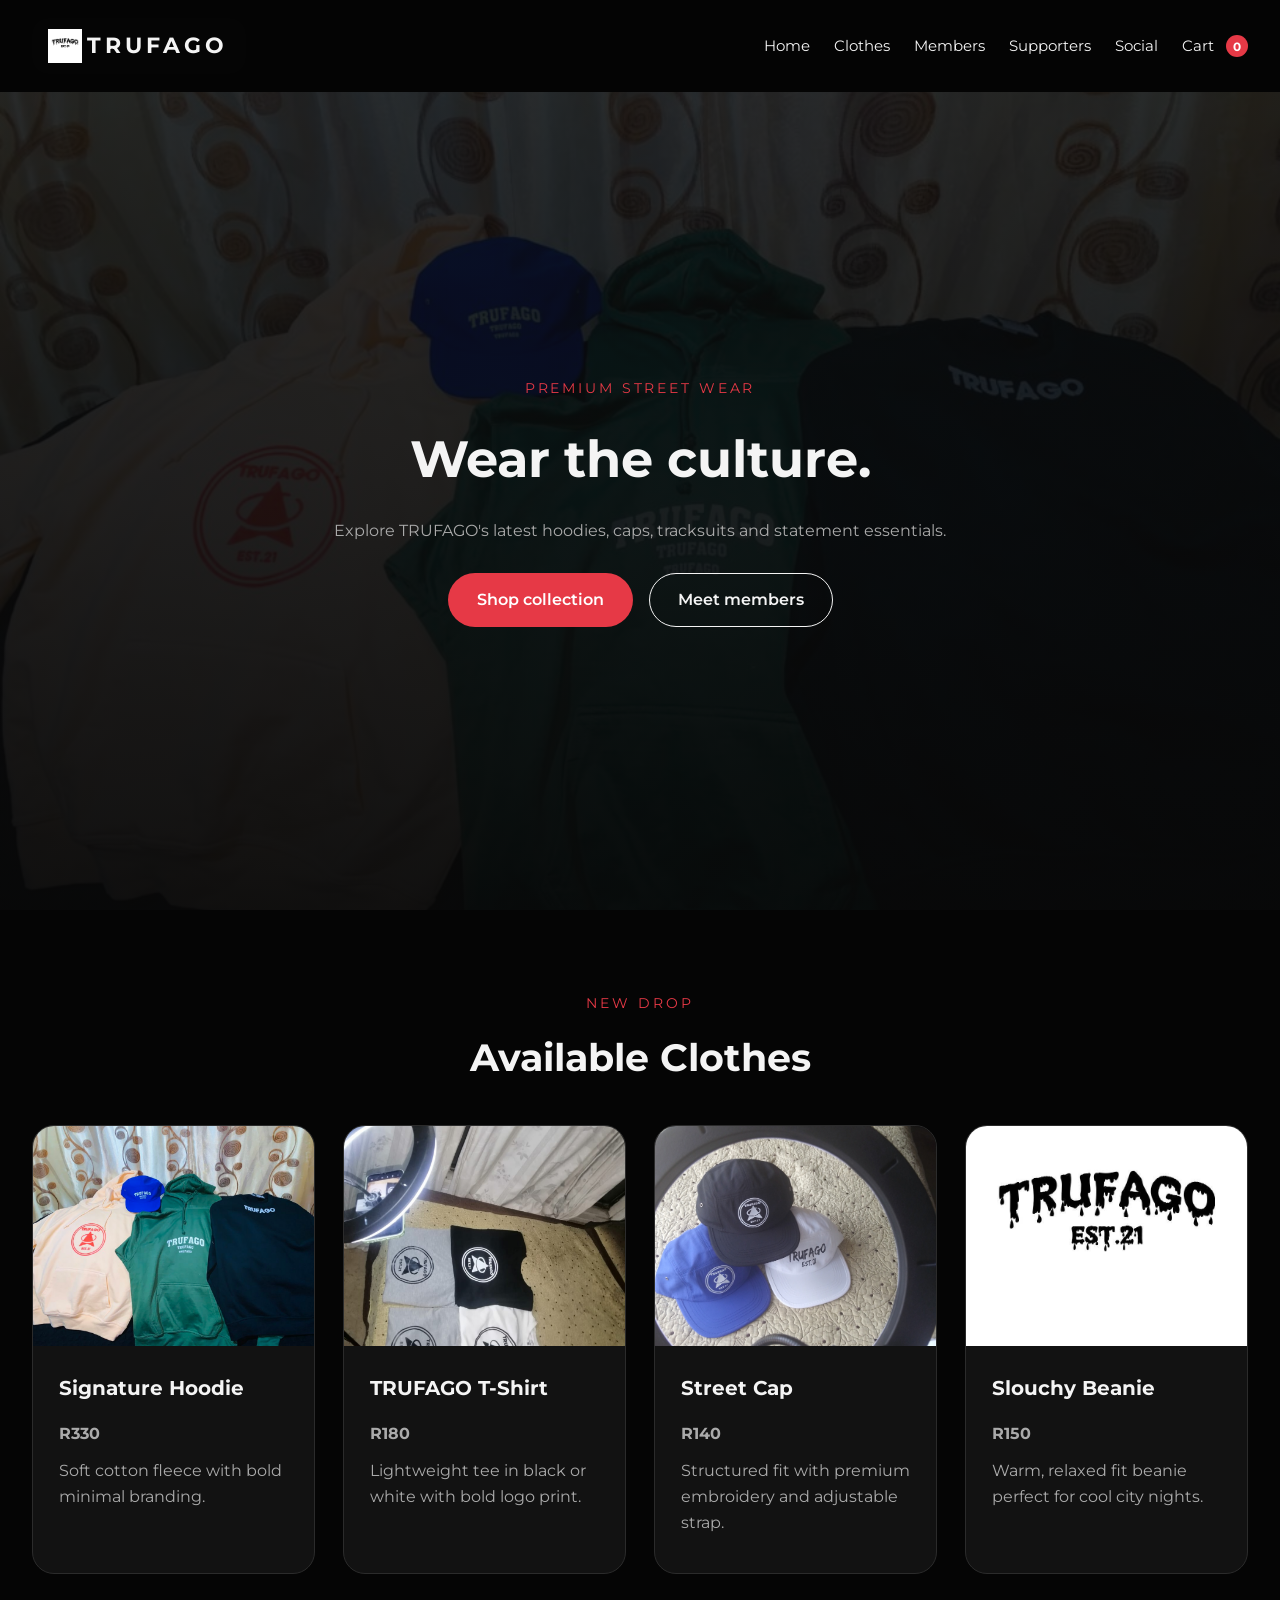
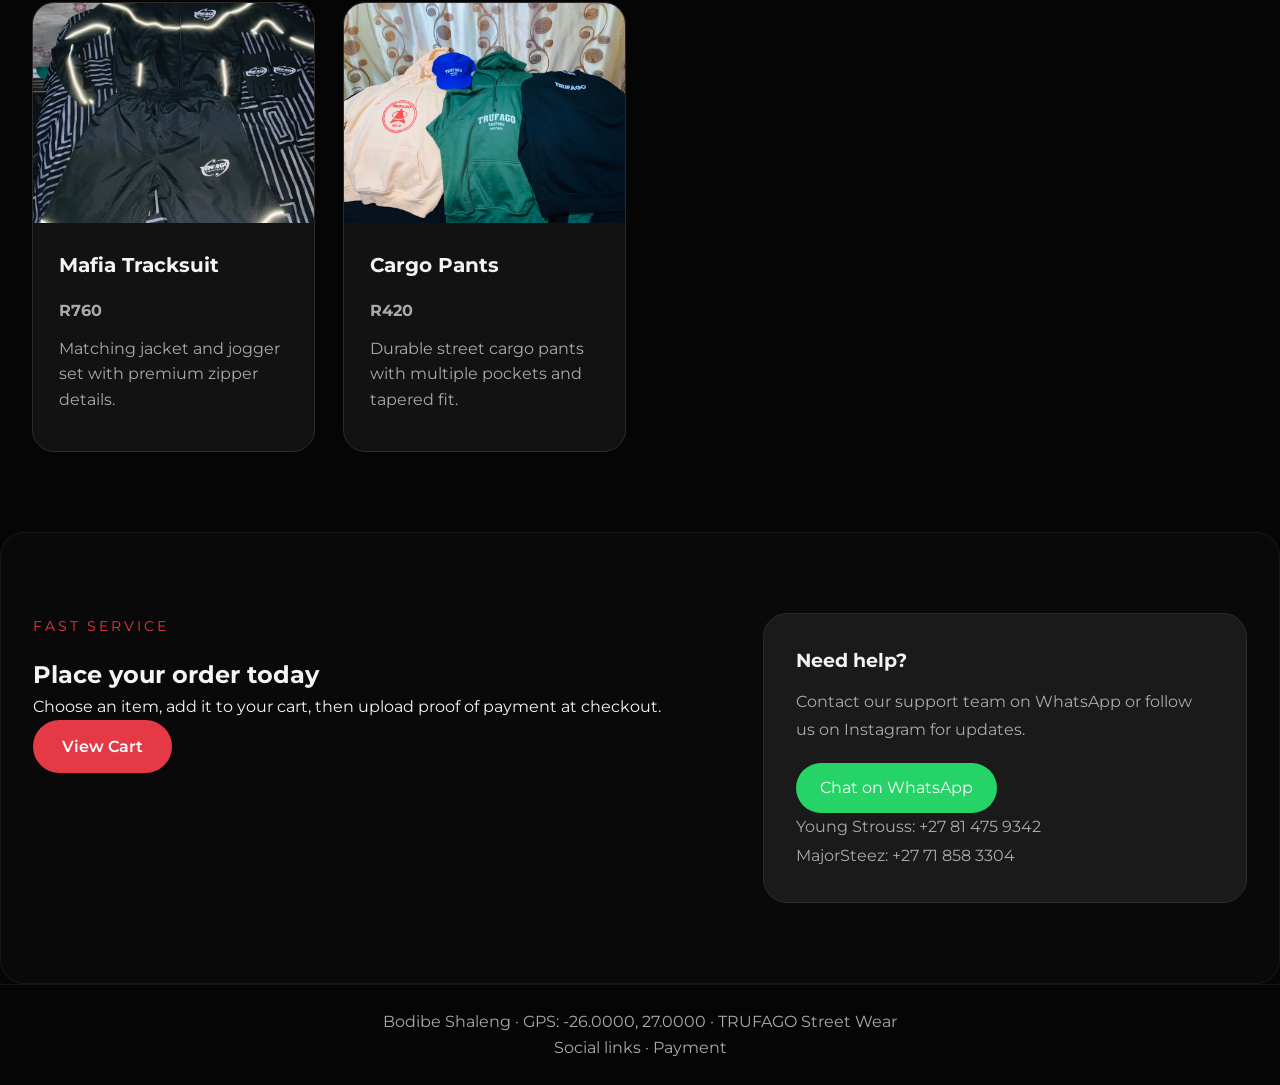
==== index.html @ 8bbb5bfb "first commit" ====
<!DOCTYPE html>
<html lang="en">
<head>
  <meta charset="UTF-8">
  <meta name="viewport" content="width=device-width, initial-scale=1.0">
  <title>TRUFAGO Street Wear</title>
  <link rel="stylesheet" href="insex.css">
  <link href="https://fonts.googleapis.com/css2?family=Montserrat:wght@300;400;500;700&display=swap" rel="stylesheet">
</head>
<body>
  <nav>
    <div class="logo">TRUFAGO</div>
    <button class="nav-toggle" aria-label="Open navigation menu">
      <span></span>
      <span></span>
      <span></span>
    </button>
    <div class="nav-links">
      <a href="index.html">Home</a>
      <a href="clothes.html">Clothes</a>
      <a href="members.html">Members</a>
      <a href="supporters.html">Supporters</a>
      <a href="social.html">Social</a>
      <a href="cart.html" class="cart-link">Cart <span class="cart-count">0</span></a>
    </div>
  </nav>

  <main>
    <section class="hero">
      <div class="hero-copy">
        <span class="eyebrow">Premium street wear</span>
        <h1>Wear the culture.</h1>
        <p>Explore TRUFAGO's latest hoodies, caps, tracksuits and statement essentials.</p>
        <div class="hero-actions">
          <a href="clothes.html" class="btn btn-primary">Shop collection</a>
          <a href="members.html" class="btn btn-secondary">Meet members</a>
        </div>
      </div>
    </section>

    <section class="products" id="products">
      <div class="section-title">
        <span>New Drop</span>
        <h2>Available Clothes</h2>
      </div>

      <div class="grid">
        <a href="product.html?slug=hoodie" class="card card-link">
          <img src="hud1.jpg" alt="Black TRUFAGO hoodie" class="card-img">
          <div class="card-copy">
            <h3>Signature Hoodie</h3>
            <p class="price">R330</p>
            <p>Soft cotton fleece with bold minimal branding.</p>
          </div>
        </a>

        <a href="product.html?slug=tshirt" class="card card-link">
          <img src="T shirt.jpg" alt="TRUFAGO t-shirt" class="card-img">
          <div class="card-copy">
            <h3>TRUFAGO T-Shirt</h3>
            <p class="price">R180</p>
            <p>Lightweight tee in black or white with bold logo print.</p>
          </div>
        </a>

        <a href="product.html?slug=cap" class="card card-link">
          <img src="tru1.jpg" alt="TRUFAGO cap" class="card-img">
          <div class="card-copy">
            <h3>Street Cap</h3>
            <p class="price">R140</p>
            <p>Structured fit with premium embroidery and adjustable strap.</p>
          </div>
        </a>

        <a href="product.html?slug=beanie" class="card card-link">
          <img src="Trufagologo.jpg" alt="TRUFAGO beanie" class="card-img">
          <div class="card-copy">
            <h3>Slouchy Beanie</h3>
            <p class="price">R150</p>
            <p>Warm, relaxed fit beanie perfect for cool city nights.</p>
          </div>
        </a>

        <a href="product.html?slug=tracksuit" class="card card-link">
          <img src="mafia.jpg" alt="Mafia Tracksuit" class="card-img">
          <div class="card-copy">
            <h3>Mafia Tracksuit</h3>
            <p class="price">R760</p>
            <p>Matching jacket and jogger set with premium zipper details.</p>
          </div>
        </a>

        <a href="product.html?slug=cargo" class="card card-link">
          <img src="hud1.jpg" alt="Cargo pants" class="card-img">
          <div class="card-copy">
            <h3>Cargo Pants</h3>
            <p class="price">R420</p>
            <p>Durable street cargo pants with multiple pockets and tapered fit.</p>
          </div>
        </a>
      </div>
    </section>

    <section class="split-section contact-section" id="contact">
      <div>
        <span class="eyebrow">Fast service</span>
        <h2>Place your order today</h2>
        <p>Choose an item, add it to your cart, then upload proof of payment at checkout.</p>
        <a href="cart.html" class="btn btn-primary">View Cart</a>
      </div>

      <div class="contact-card">
        <h3>Need help?</h3>
        <p>Contact our support team on WhatsApp or follow us on Instagram for updates.</p>
        <a class="whatsapp" href="https://wa.me/27814759342">Chat on WhatsApp</a>
        <p class="contact-info">
          Young Strouss: +27 81 475 9342<br>
          MajorSteez: +27 71 858 3304
        </p>
      </div>
    </section>
  </main>

  <footer>
    <p>Bodibe Shaleng · GPS: -26.0000, 27.0000 · TRUFAGO Street Wear</p>
    <p><a href="social.html">Social links</a> · <a href="payment.html">Payment</a></p>
  </footer>

  <script src="script.js"></script>
</body>
</html>
---- insex.css ----
﻿:root {
  --bg: #050505;
  --surface: #121212;
  --surface-strong: #1a1a1a;
  --text: #f4f4f4;
  --muted: #aaaaaa;
  --primary: #e63946;
  --primary-soft: rgba(230, 57, 70, 0.12);
  --border: #2b2b2b;
}

* {
  margin: 0;
  padding: 0;
  box-sizing: border-box;
}

html {
  scroll-behavior: smooth;
}

body {
  background: var(--bg);
  color: var(--text);
  font-family: 'Montserrat', sans-serif;
  line-height: 1.6;
}

img {
  display: block;
  max-width: 100%;
}

a {
  color: inherit;
  text-decoration: none;
}

button,
input,
select,
textarea {
  font: inherit;
}

nav {
  position: sticky;
  top: 0;
  z-index: 20;
  background: rgba(5, 5, 5, 0.96);
  backdrop-filter: blur(12px);
  display: flex;
  align-items: center;
  justify-content: space-between;
  padding: 18px 32px;
}

.logo {
  display: inline-flex;
  align-items: center;
  gap: 12px;
  padding: 10px 18px 10px 55px;
  background: #050505 url('Trufagologo.jpg') 16px center/34px 34px no-repeat;
  border-radius: 16px;
  font-size: 1.4rem;
  font-weight: 700;
  letter-spacing: 0.25rem;
}

.nav-links {
  display: flex;
  align-items: center;
  gap: 24px;
}

.nav-links a {
  font-size: 0.95rem;
  color: var(--text);
  transition: color 0.25s ease;
}

.nav-links a:hover {
  color: var(--primary);
}

.nav-toggle {
  display: none;
  background: none;
  border: none;
  cursor: pointer;
  gap: 6px;
  flex-direction: column;
}

.nav-toggle span {
  width: 26px;
  height: 3px;
  border-radius: 999px;
  background: var(--text);
}

.hero {
  min-height: calc(100vh - 82px);
  display: grid;
  place-items: center;
  padding: 60px 32px;
  background: linear-gradient(180deg, rgba(10, 10, 10, 0.85) 0%, rgba(8, 8, 8, 0.96) 100%),
    url('hud1.jpg') center/cover no-repeat;
}

.hero-copy {
  max-width: 760px;
  text-align: center;
}

.eyebrow {
  display: inline-block;
  margin-bottom: 18px;
  font-size: 0.9rem;
  letter-spacing: 0.2em;
  color: var(--primary);
  text-transform: uppercase;
}

.hero h1 {
  font-size: clamp(2.8rem, 4vw, 5rem);
  margin-bottom: 18px;
}

.hero p {
  max-width: 640px;
  margin: 0 auto 30px;
  color: var(--muted);
}

.hero-actions {
  display: flex;
  flex-wrap: wrap;
  gap: 16px;
  justify-content: center;
}

.btn {
  display: inline-flex;
  align-items: center;
  justify-content: center;
  padding: 13px 28px;
  border-radius: 999px;
  border: 1px solid transparent;
  transition: background 0.25s ease, border-color 0.25s ease, color 0.25s ease;
  font-weight: 600;
}

.btn-primary {
  background: var(--primary);
  color: #fff;
}

.btn-primary:hover {
  background: #d62839;
}

.btn-secondary {
  background: transparent;
  border-color: var(--text);
  color: var(--text);
}

.btn-secondary:hover {
  background: rgba(255, 255, 255, 0.08);
}

.section-title {
  max-width: 760px;
  margin: 0 auto 36px;
  text-align: center;
}

.section-title span {
  color: var(--primary);
  text-transform: uppercase;
  font-size: 0.9rem;
  letter-spacing: 0.2em;
}

.section-title h2 {
  margin-top: 12px;
  font-size: clamp(2rem, 3vw, 3rem);
}

.products,
.split-section,
.auth-page,
.order-page,
.payment-page,
.product-page,
.cart-page,
.members-page,
.supporters-page {
  padding: 80px 32px;
}

.grid {
  display: grid;
  gap: 28px;
  grid-template-columns: repeat(auto-fit, minmax(260px, 1fr));
}

.card {
  background: var(--surface);
  border: 1px solid var(--border);
  border-radius: 22px;
  overflow: hidden;
  transition: transform 0.3s ease, border-color 0.3s ease;
}

.card:hover {
  transform: translateY(-8px);
  border-color: var(--primary);
}

.card-img {
  width: 100%;
  height: 220px;
  object-fit: cover;
}

.card-copy {
  padding: 26px;
}

.card-copy h3 {
  font-size: 1.25rem;
  margin-bottom: 9px;
}

.card-copy p {
  color: var(--muted);
  margin-bottom: 12px;
}

.price {
  display: inline-block;
  margin-top: 8px;
  color: var(--primary);
  font-weight: 700;
}

.card-link {
  display: grid;
  grid-template-rows: auto 1fr;
}

.split-section {
  display: grid;
  grid-template-columns: 1.3fr 0.9fr;
  gap: 32px;
  align-items: start;
}

.contact-section {
  background: rgba(255, 255, 255, 0.02);
  border: 1px solid rgba(255, 255, 255, 0.05);
  border-radius: 24px;
}

.contact-card {
  background: var(--surface-strong);
  border-radius: 24px;
  padding: 32px;
  border: 1px solid var(--border);
}

.contact-card h3 {
  margin-bottom: 12px;
}

.contact-card p,
.contact-info {
  color: var(--muted);
  line-height: 1.8;
}

.whatsapp {
  display: inline-block;
  margin-top: 18px;
  padding: 12px 24px;
  background: #25d366;
  border-radius: 999px;
  color: #fff;
}

footer {
  text-align: center;
  padding: 24px 32px;
  border-top: 1px solid rgba(255, 255, 255, 0.06);
  color: var(--muted);
}

footer span {
  color: var(--primary);
}

.form-card {
  max-width: 560px;
  margin: 0 auto;
  padding: 40px;
  background: var(--surface);
  border: 1px solid var(--border);
  border-radius: 24px;
}

.form-card h2,
.form-card h3 {
  margin-bottom: 18px;
}

.form-group {
  display: grid;
  gap: 14px;
  margin-bottom: 18px;
}

.form-group label {
  font-size: 0.95rem;
  color: var(--text);
}

.form-group input,
.form-group select,
.form-group textarea {
  background: var(--surface-strong);
  border: 1px solid var(--border);
  border-radius: 14px;
  padding: 14px 16px;
  color: var(--text);
}

.form-group textarea {
  resize: vertical;
  min-height: 120px;
}

.form-message {
  display: none;
  margin-bottom: 18px;
  padding: 16px 18px;
  border-radius: 14px;
  font-weight: 600;
}

.form-message.success {
  display: block;
  background: rgba(38, 191, 129, 0.14);
  color: #8ff2b0;
}

.form-message.error {
  display: block;
  background: rgba(230, 57, 70, 0.12);
  color: #ffb3b3;
}

.order-summary,
.payment-summary,
.cart-summary,
.gallery-card,
.product-preview {
  background: rgba(255, 255, 255, 0.03);
  border: 1px solid rgba(255, 255, 255, 0.06);
  border-radius: 18px;
}

.order-summary h3,
.payment-summary h3,
.cart-summary h3 {
  margin-bottom: 16px;
}

.order-summary p,
.payment-summary p,
.cart-summary p {
  color: var(--muted);
  line-height: 1.7;
}

.product-page .product-content {
  display: grid;
  grid-template-columns: 1.1fr 0.9fr;
  gap: 32px;
  align-items: start;
}

.product-preview {
  overflow: hidden;
  border-radius: 26px;
  border: 1px solid var(--border);
}

.product-preview img {
  width: 100%;
  min-height: 420px;
  object-fit: cover;
}

.product-info {
  padding: 28px;
}

.product-info h1 {
  margin-bottom: 14px;
  font-size: clamp(2rem, 3vw, 2.8rem);
}

.product-info .price {
  font-size: 1.6rem;
}

.product-info p {
  color: var(--muted);
}

.product-form {
  margin-top: 30px;
  display: grid;
  gap: 18px;
}

.product-form .form-group {
  margin-bottom: 0;
}

.cart-table {
  width: 100%;
  border-collapse: collapse;
  margin-bottom: 24px;
}

.cart-table th,
.cart-table td {
  padding: 16px;
  border-bottom: 1px solid rgba(255, 255, 255, 0.08);
}

.cart-table th {
  color: var(--muted);
  text-align: left;
}

.cart-table td button {
  background: transparent;
  border: none;
  color: var(--primary);
  cursor: pointer;
  font-weight: 600;
}

.cart-actions {
  display: flex;
  justify-content: space-between;
  align-items: center;
  flex-wrap: wrap;
  gap: 16px;
}

.cart-total {
  color: var(--primary);
  font-weight: 700;
  font-size: 1.2rem;
}

.empty-state {
  padding: 40px;
  background: var(--surface-strong);
  border: 1px solid var(--border);
  border-radius: 24px;
  text-align: center;
}

.gallery-grid {
  display: grid;
  gap: 24px;
  grid-template-columns: repeat(auto-fit, minmax(240px, 1fr));
}

.gallery-card {
  overflow: hidden;
  border-radius: 24px;
  border: 1px solid var(--border);
}

.gallery-card img {
  width: 100%;
  height: 280px;
  object-fit: cover;
}

.gallery-card h3,
.gallery-card p {
  padding: 20px;
}

.cart-link {
  position: relative;
}

.cart-count {
  display: inline-flex;
  min-width: 22px;
  height: 22px;
  align-items: center;
  justify-content: center;
  margin-left: 8px;
  border-radius: 999px;
  background: var(--primary);
  color: #fff;
  font-size: 0.75rem;
  font-weight: 700;
}

/* Mobile responsive styles */
@media (max-width: 900px) {
  nav {
    padding: 16px 24px;
  }

  .nav-toggle {
    display: flex;
  }

  .nav-links {
    position: absolute;
    top: 100%;
    right: 24px;
    left: 24px;
    flex-direction: column;
    align-items: stretch;
    gap: 12px;
    padding: 16px;
    background: rgba(10, 10, 10, 0.98);
    border: 1px solid rgba(255, 255, 255, 0.08);
    border-radius: 18px;
    transform: scaleY(0);
    transform-origin: top;
    opacity: 0;
    visibility: hidden;
    transition: transform 0.25s ease, opacity 0.25s ease;
  }

  .nav-links.open {
    transform: scaleY(1);
    opacity: 1;
    visibility: visible;
  }

  .nav-links a {
    padding: 12px 0;
    border-bottom: 1px solid rgba(255, 255, 255, 0.06);
  }

  .hero {
    padding: 48px 20px;
  }

  .products,
  .split-section,
  .auth-page,
  .order-page,
  .payment-page,
  .product-page,
  .cart-page,
  .members-page,
  .supporters-page {
    padding: 60px 20px;
  }

  .section-title {
    margin-bottom: 28px;
  }

  .split-section {
    grid-template-columns: 1fr;
  }

  .product-page .product-content {
    grid-template-columns: 1fr;
  }

  .product-preview img {
    min-height: 320px;
  }

  .form-card,
  .order-summary,
  .payment-summary,
  .cart-summary,
  .gallery-card,
  .product-preview,
  .contact-card {
    border-radius: 20px;
  }
}

@media (max-width: 640px) {
  nav {
    padding: 14px 18px;
  }

  .logo {
    padding: 10px 16px 10px 48px;
    font-size: 1.15rem;
  }

  .nav-links {
    right: 18px;
    left: 18px;
  }

  .hero {
    padding: 42px 16px;
  }

  .hero-copy h1 {
    font-size: 2.8rem;
  }

  .hero p {
    max-width: 100%;
  }

  .hero-actions {
    flex-direction: column;
  }

  .btn {
    width: 100%;
  }

  .form-card {
    padding: 28px;
  }

  .form-group input,
  .form-group select,
  .form-group textarea {
    padding: 12px 14px;
  }

  .cart-table th,
  .cart-table td {
    padding: 12px 10px;
  }

  .gallery-card img {
    height: 220px;
  }

  footer {
    padding: 20px 18px;
    font-size: 0.95rem;
  }
}

@media (max-width: 840px) {
  .split-section {
    grid-template-columns: 1fr;
  }
}

@media (max-width: 720px) {
  nav {
    padding: 18px 20px;
  }

  .nav-toggle {
    display: flex;
  }

  .nav-links {
    position: absolute;
    top: 74px;
    right: 20px;
    width: calc(100% - 40px);
    flex-direction: column;
    background: rgba(8, 8, 8, 0.98);
    border: 1px solid rgba(255, 255, 255, 0.06);
    border-radius: 16px;
    padding: 16px;
    opacity: 0;
    visibility: hidden;
    transform: translateY(-10px);
    transition: opacity 0.25s ease, transform 0.25s ease, visibility 0.25s ease;
  }

  .nav-links.open {
    opacity: 1;
    visibility: visible;
    transform: translateY(0);
  }

  .nav-links a {
    margin-bottom: 12px;
  }

  .hero {
    padding: 80px 20px;
  }

  .products,
  .split-section,
  .auth-page,
  .order-page,
  .payment-page,
  .product-page,
  .cart-page,
  .members-page,
  .supporters-page {
    padding: 52px 20px;
  }
}
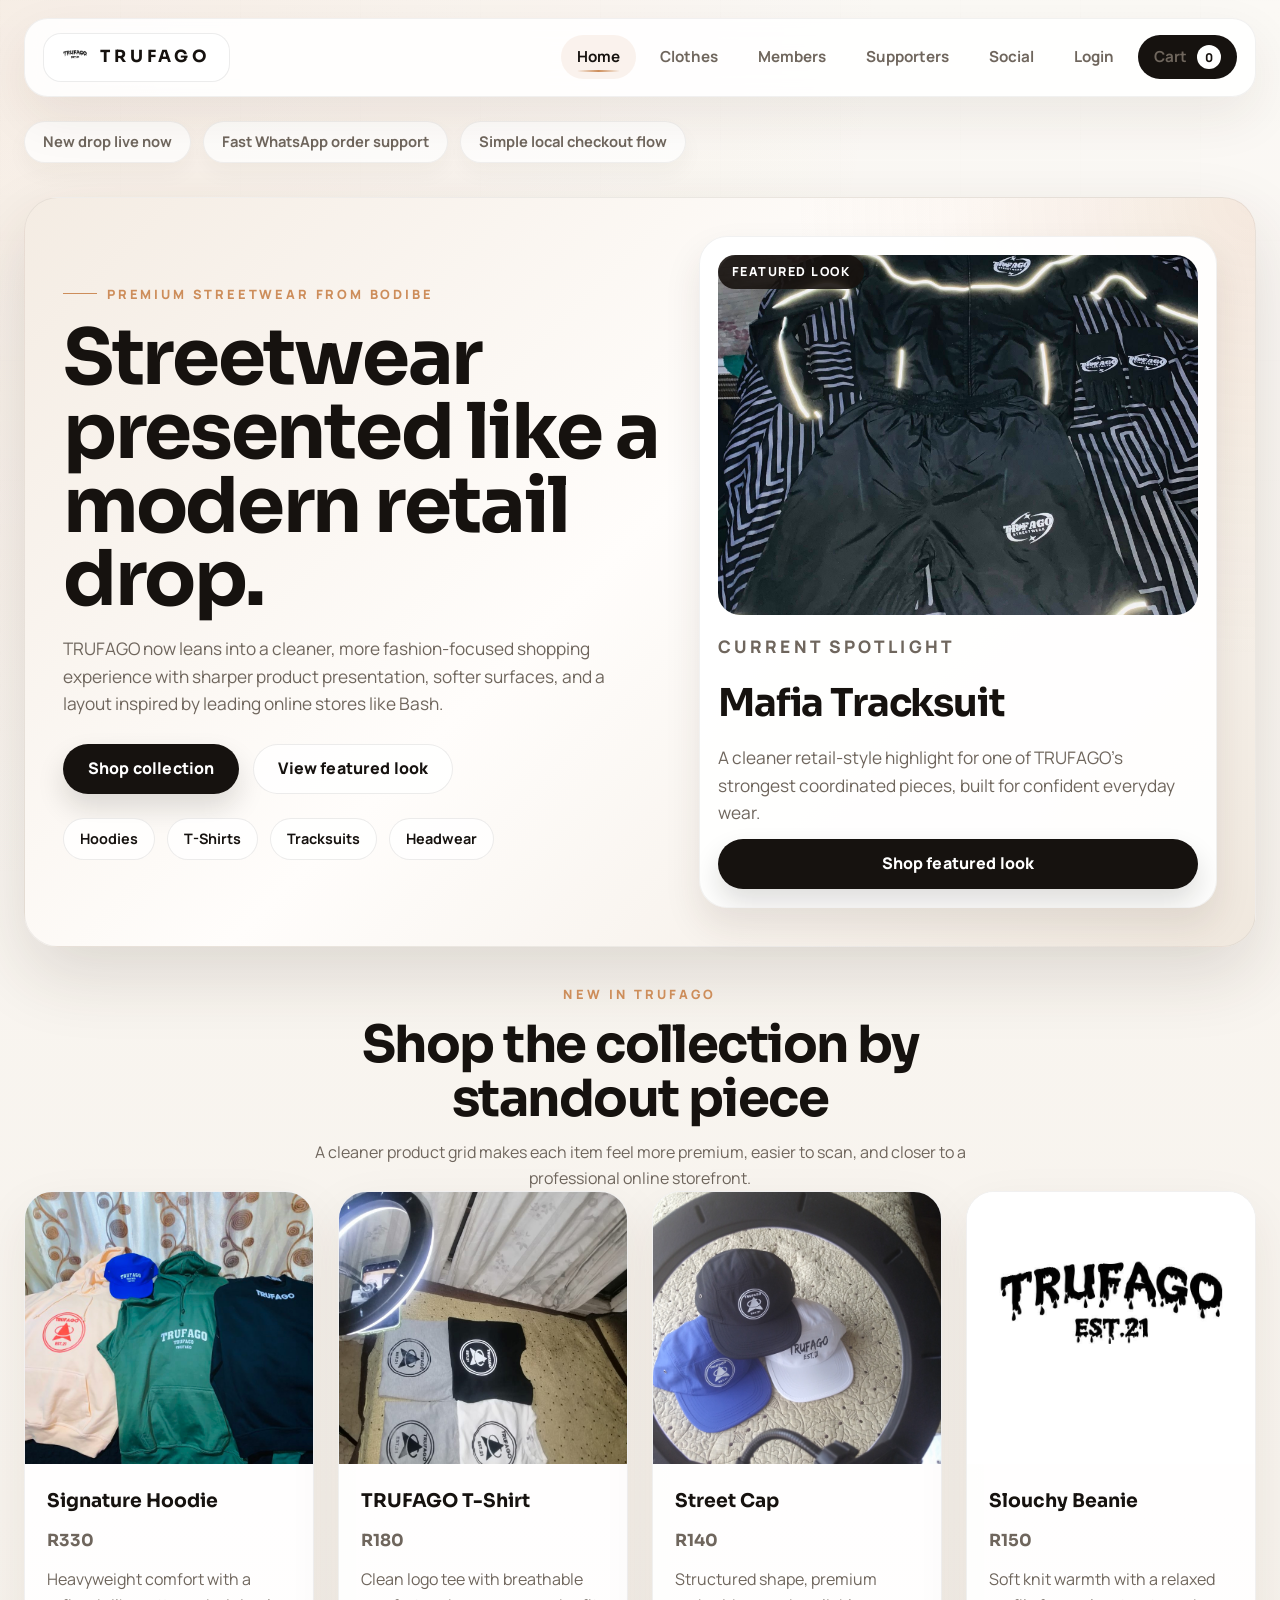
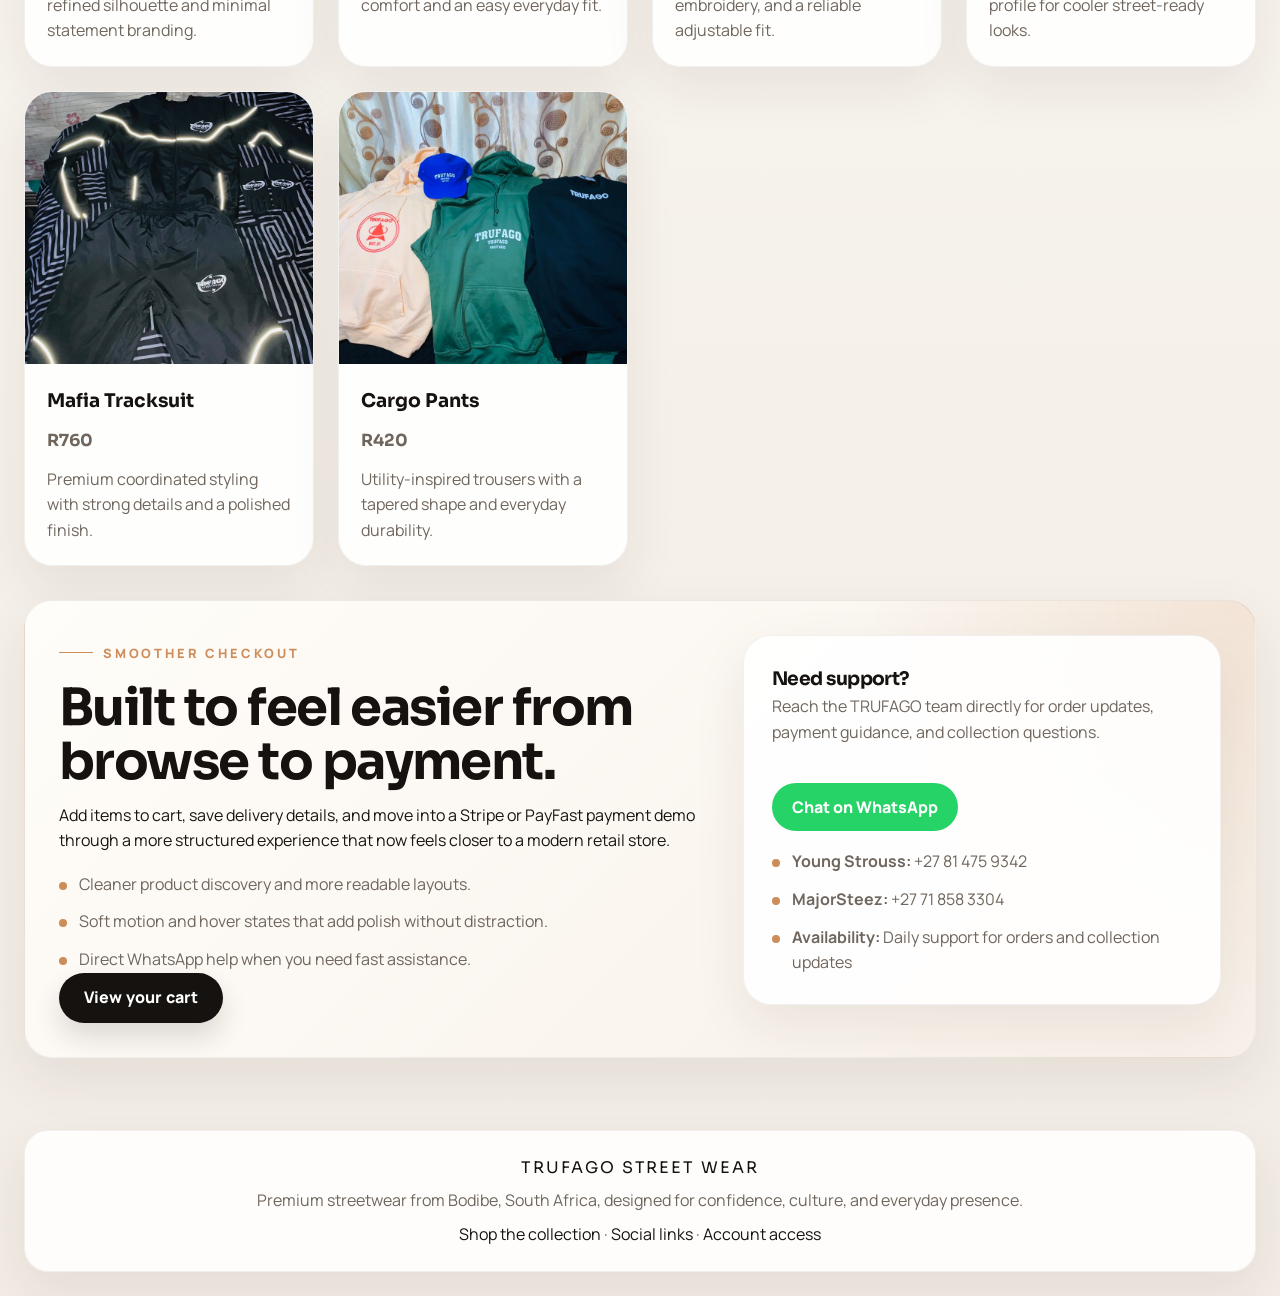
==== commit ed117b6d: "updated website files" ====
--- a/index.html
+++ b/index.html
@@ -5,12 +5,12 @@
   <meta name="viewport" content="width=device-width, initial-scale=1.0">
   <title>TRUFAGO Street Wear</title>
   <link rel="stylesheet" href="insex.css">
-  <link href="https://fonts.googleapis.com/css2?family=Montserrat:wght@300;400;500;700&display=swap" rel="stylesheet">
+  <link href="https://fonts.googleapis.com/css2?family=Manrope:wght@400;500;600;700;800&family=Sora:wght@500;600;700;800&display=swap" rel="stylesheet">
 </head>
 <body>
   <nav>
     <div class="logo">TRUFAGO</div>
-    <button class="nav-toggle" aria-label="Open navigation menu">
+    <button class="nav-toggle" aria-label="Toggle navigation menu">
       <span></span>
       <span></span>
       <span></span>
@@ -21,27 +21,52 @@
       <a href="members.html">Members</a>
       <a href="supporters.html">Supporters</a>
       <a href="social.html">Social</a>
+      <a href="login.html">Login</a>
       <a href="cart.html" class="cart-link">Cart <span class="cart-count">0</span></a>
     </div>
   </nav>
 
-  <main>
+  <main class="home-page">
+    <section class="promo-strip">
+      <span>New drop live now</span>
+      <span>Fast WhatsApp order support</span>
+      <span>Simple local checkout flow</span>
+    </section>
+
     <section class="hero">
       <div class="hero-copy">
-        <span class="eyebrow">Premium street wear</span>
-        <h1>Wear the culture.</h1>
-        <p>Explore TRUFAGO's latest hoodies, caps, tracksuits and statement essentials.</p>
+        <span class="eyebrow">Premium streetwear from Bodibe</span>
+        <h1>Streetwear presented like a modern retail drop.</h1>
+        <p>TRUFAGO now leans into a cleaner, more fashion-focused shopping experience with sharper product presentation, softer surfaces, and a layout inspired by leading online stores like Bash.</p>
         <div class="hero-actions">
           <a href="clothes.html" class="btn btn-primary">Shop collection</a>
-          <a href="members.html" class="btn btn-secondary">Meet members</a>
+          <a href="product.html?slug=tracksuit" class="btn btn-secondary">View featured look</a>
+        </div>
+        <div class="hero-categories">
+          <a href="product.html?slug=hoodie" class="category-pill">Hoodies</a>
+          <a href="product.html?slug=tshirt" class="category-pill">T-Shirts</a>
+          <a href="product.html?slug=tracksuit" class="category-pill">Tracksuits</a>
+          <a href="product.html?slug=cap" class="category-pill">Headwear</a>
         </div>
       </div>
+
+      <aside class="hero-panel">
+        <span class="hero-tag">Featured look</span>
+        <img src="mafia.jpg" alt="Mafia Tracksuit featured product" class="hero-panel-image">
+        <div class="hero-panel-copy">
+          <p class="hero-panel-label">Current spotlight</p>
+          <h2>Mafia Tracksuit</h2>
+          <p>A cleaner retail-style highlight for one of TRUFAGO's strongest coordinated pieces, built for confident everyday wear.</p>
+          <a href="product.html?slug=tracksuit" class="btn btn-primary">Shop featured look</a>
+        </div>
+      </aside>
     </section>
 
     <section class="products" id="products">
       <div class="section-title">
-        <span>New Drop</span>
-        <h2>Available Clothes</h2>
+        <span>New in TRUFAGO</span>
+        <h2>Shop the collection by standout piece</h2>
+        <p class="section-description">A cleaner product grid makes each item feel more premium, easier to scan, and closer to a professional online storefront.</p>
       </div>
 
       <div class="grid">
@@ -50,7 +75,7 @@
           <div class="card-copy">
             <h3>Signature Hoodie</h3>
             <p class="price">R330</p>
-            <p>Soft cotton fleece with bold minimal branding.</p>
+            <p>Heavyweight comfort with a refined silhouette and minimal statement branding.</p>
           </div>
         </a>
 
@@ -59,7 +84,7 @@
           <div class="card-copy">
             <h3>TRUFAGO T-Shirt</h3>
             <p class="price">R180</p>
-            <p>Lightweight tee in black or white with bold logo print.</p>
+            <p>Clean logo tee with breathable comfort and an easy everyday fit.</p>
           </div>
         </a>
 
@@ -68,7 +93,7 @@
           <div class="card-copy">
             <h3>Street Cap</h3>
             <p class="price">R140</p>
-            <p>Structured fit with premium embroidery and adjustable strap.</p>
+            <p>Structured shape, premium embroidery, and a reliable adjustable fit.</p>
           </div>
         </a>
 
@@ -77,7 +102,7 @@
           <div class="card-copy">
             <h3>Slouchy Beanie</h3>
             <p class="price">R150</p>
-            <p>Warm, relaxed fit beanie perfect for cool city nights.</p>
+            <p>Soft knit warmth with a relaxed profile for cooler street-ready looks.</p>
           </div>
         </a>
 
@@ -86,7 +111,7 @@
           <div class="card-copy">
             <h3>Mafia Tracksuit</h3>
             <p class="price">R760</p>
-            <p>Matching jacket and jogger set with premium zipper details.</p>
+            <p>Premium coordinated styling with strong details and a polished finish.</p>
           </div>
         </a>
 
@@ -95,37 +120,44 @@
           <div class="card-copy">
             <h3>Cargo Pants</h3>
             <p class="price">R420</p>
-            <p>Durable street cargo pants with multiple pockets and tapered fit.</p>
+            <p>Utility-inspired trousers with a tapered shape and everyday durability.</p>
           </div>
         </a>
       </div>
     </section>
 
     <section class="split-section contact-section" id="contact">
-      <div>
-        <span class="eyebrow">Fast service</span>
-        <h2>Place your order today</h2>
-        <p>Choose an item, add it to your cart, then upload proof of payment at checkout.</p>
-        <a href="cart.html" class="btn btn-primary">View Cart</a>
+      <div class="contact-content">
+        <span class="eyebrow">Smoother checkout</span>
+        <h2>Built to feel easier from browse to payment.</h2>
+        <p>Add items to cart, save delivery details, and move into a Stripe or PayFast payment demo through a more structured experience that now feels closer to a modern retail store.</p>
+        <ul class="contact-list">
+          <li>Cleaner product discovery and more readable layouts.</li>
+          <li>Soft motion and hover states that add polish without distraction.</li>
+          <li>Direct WhatsApp help when you need fast assistance.</li>
+        </ul>
+        <a href="cart.html" class="btn btn-primary">View your cart</a>
       </div>
 
       <div class="contact-card">
-        <h3>Need help?</h3>
-        <p>Contact our support team on WhatsApp or follow us on Instagram for updates.</p>
-        <a class="whatsapp" href="https://wa.me/27814759342">Chat on WhatsApp</a>
-        <p class="contact-info">
-          Young Strouss: +27 81 475 9342<br>
-          MajorSteez: +27 71 858 3304
-        </p>
+        <h3>Need support?</h3>
+        <p>Reach the TRUFAGO team directly for order updates, payment guidance, and collection questions.</p>
+        <a class="whatsapp" href="https://wa.me/27814759342" target="_blank" rel="noreferrer">Chat on WhatsApp</a>
+        <ul class="detail-list">
+          <li><strong>Young Strouss:</strong> +27 81 475 9342</li>
+          <li><strong>MajorSteez:</strong> +27 71 858 3304</li>
+          <li><strong>Availability:</strong> Daily support for orders and collection updates</li>
+        </ul>
       </div>
     </section>
   </main>
 
   <footer>
-    <p>Bodibe Shaleng · GPS: -26.0000, 27.0000 · TRUFAGO Street Wear</p>
-    <p><a href="social.html">Social links</a> · <a href="payment.html">Payment</a></p>
+    <p class="footer-title">TRUFAGO Street Wear</p>
+    <p>Premium streetwear from Bodibe, South Africa, designed for confidence, culture, and everyday presence.</p>
+    <p><a href="clothes.html">Shop the collection</a> &middot; <a href="social.html">Social links</a> &middot; <a href="login.html">Account access</a></p>
   </footer>
 
   <script src="script.js"></script>
 </body>
-</html>+</html>
--- a/insex.css
+++ b/insex.css
@@ -1,12 +1,22 @@
-﻿:root {
-  --bg: #050505;
-  --surface: #121212;
-  --surface-strong: #1a1a1a;
-  --text: #f4f4f4;
-  --muted: #aaaaaa;
-  --primary: #e63946;
-  --primary-soft: rgba(230, 57, 70, 0.12);
-  --border: #2b2b2b;
+:root {
+  --font-display: "Sora", sans-serif;
+  --font-body: "Manrope", sans-serif;
+  --bg: #f7f3ed;
+  --bg-alt: #fffdf9;
+  --surface: #ffffff;
+  --surface-soft: #f1e8de;
+  --surface-strong: #fcfaf6;
+  --text: #181511;
+  --muted: #6f665d;
+  --accent: #16120f;
+  --accent-strong: #33261c;
+  --accent-soft: #efe4d7;
+  --accent-warm: #cd8d5a;
+  --success: #2e8b57;
+  --danger: #c75b5b;
+  --border: rgba(24, 21, 17, 0.08);
+  --shadow: 0 20px 52px rgba(58, 41, 28, 0.08);
+  --shadow-strong: 0 28px 70px rgba(58, 41, 28, 0.14);
 }
 
 * {
@@ -20,10 +30,45 @@
 }
 
 body {
-  background: var(--bg);
+  min-height: 100vh;
+  background:
+    radial-gradient(circle at top left, rgba(205, 141, 90, 0.12), transparent 28%),
+    linear-gradient(180deg, #fbf8f4 0%, #f7f3ed 52%, #f2ece5 100%);
   color: var(--text);
-  font-family: 'Montserrat', sans-serif;
+  font-family: var(--font-body);
   line-height: 1.6;
+}
+
+body.modal-open {
+  overflow: hidden;
+}
+
+body::before {
+  content: "";
+  position: fixed;
+  inset: 0;
+  pointer-events: none;
+  background:
+    linear-gradient(rgba(255, 255, 255, 0.32), rgba(255, 255, 255, 0.32)),
+    linear-gradient(90deg, rgba(24, 21, 17, 0.018) 1px, transparent 1px),
+    linear-gradient(rgba(24, 21, 17, 0.018) 1px, transparent 1px);
+  background-size: auto, 120px 120px, 120px 120px;
+  opacity: 0.55;
+  mask-image: linear-gradient(180deg, rgba(0, 0, 0, 0.85), transparent 88%);
+}
+
+main,
+nav,
+footer {
+  width: min(1240px, calc(100% - 48px));
+}
+
+main {
+  position: relative;
+  z-index: 1;
+  display: grid;
+  gap: 34px;
+  margin: 24px auto 72px;
 }
 
 img {
@@ -43,653 +88,1282 @@
   font: inherit;
 }
 
+button {
+  cursor: pointer;
+}
+
+::selection {
+  background: var(--accent-soft);
+  color: var(--text);
+}
+
+:focus-visible {
+  outline: 2px solid rgba(205, 141, 90, 0.6);
+  outline-offset: 3px;
+}
+
 nav {
   position: sticky;
-  top: 0;
-  z-index: 20;
-  background: rgba(5, 5, 5, 0.96);
-  backdrop-filter: blur(12px);
+  top: 16px;
+  z-index: 30;
   display: flex;
   align-items: center;
   justify-content: space-between;
-  padding: 18px 32px;
+  gap: 22px;
+  margin: 18px auto 0;
+  padding: 14px 18px;
+  background: rgba(255, 255, 255, 0.88);
+  border: 1px solid rgba(24, 21, 17, 0.06);
+  border-radius: 24px;
+  backdrop-filter: blur(16px);
+  box-shadow: var(--shadow);
+  animation: fadeDown 0.72s ease both;
 }
 
 .logo {
   display: inline-flex;
   align-items: center;
   gap: 12px;
-  padding: 10px 18px 10px 55px;
-  background: #050505 url('Trufagologo.jpg') 16px center/34px 34px no-repeat;
-  border-radius: 16px;
-  font-size: 1.4rem;
+  padding: 10px 18px 10px 56px;
+  background: #ffffff url("Trufagologo.jpg") 16px center/30px 30px no-repeat;
+  border: 1px solid rgba(24, 21, 17, 0.08);
+  border-radius: 18px;
+  color: var(--accent);
+  font-family: var(--font-display);
+  font-size: 1.05rem;
   font-weight: 700;
-  letter-spacing: 0.25rem;
+  letter-spacing: 0.24rem;
+  text-transform: uppercase;
 }
 
 .nav-links {
   display: flex;
   align-items: center;
-  gap: 24px;
+  gap: 8px;
 }
 
 .nav-links a {
+  position: relative;
+  display: inline-flex;
+  align-items: center;
+  justify-content: center;
+  min-height: 44px;
+  padding: 0 16px;
+  border-radius: 999px;
+  color: var(--muted);
   font-size: 0.95rem;
-  color: var(--text);
-  transition: color 0.25s ease;
-}
-
-.nav-links a:hover {
-  color: var(--primary);
+  font-weight: 700;
+  transition:
+    color 0.22s ease,
+    background 0.22s ease,
+    transform 0.22s ease;
+}
+
+.nav-links a:hover,
+.nav-links a[aria-current="page"] {
+  color: var(--accent);
+  background: rgba(205, 141, 90, 0.1);
+}
+
+.nav-links a[aria-current="page"]::after {
+  content: "";
+  position: absolute;
+  left: 16px;
+  right: 16px;
+  bottom: 7px;
+  height: 2px;
+  border-radius: 999px;
+  background: linear-gradient(90deg, transparent, var(--accent-warm), transparent);
+}
+
+.cart-link {
+  background: var(--accent);
+  color: #fff;
+}
+
+.cart-link:hover,
+.cart-link[aria-current="page"] {
+  color: #fff;
+  background: var(--accent-strong);
+}
+
+.cart-count {
+  display: inline-flex;
+  min-width: 24px;
+  height: 24px;
+  align-items: center;
+  justify-content: center;
+  margin-left: 10px;
+  border-radius: 999px;
+  background: #fff;
+  color: var(--accent);
+  font-size: 0.76rem;
+  font-weight: 800;
 }
 
 .nav-toggle {
   display: none;
-  background: none;
-  border: none;
-  cursor: pointer;
-  gap: 6px;
+  width: 46px;
+  height: 46px;
+  align-items: center;
+  justify-content: center;
   flex-direction: column;
+  gap: 5px;
+  background: #fff;
+  border: 1px solid rgba(24, 21, 17, 0.08);
+  border-radius: 14px;
 }
 
 .nav-toggle span {
-  width: 26px;
-  height: 3px;
+  width: 22px;
+  height: 2px;
   border-radius: 999px;
-  background: var(--text);
+  background: var(--accent);
+  transition: transform 0.22s ease, opacity 0.22s ease;
+}
+
+.nav-toggle[aria-expanded="true"] span:nth-child(1) {
+  transform: translateY(7px) rotate(45deg);
+}
+
+.nav-toggle[aria-expanded="true"] span:nth-child(2) {
+  opacity: 0;
+}
+
+.nav-toggle[aria-expanded="true"] span:nth-child(3) {
+  transform: translateY(-7px) rotate(-45deg);
+}
+
+.promo-strip {
+  display: flex;
+  flex-wrap: wrap;
+  gap: 12px;
+  animation: fadeUp 0.78s ease 0.08s both;
+}
+
+.promo-strip span {
+  display: inline-flex;
+  align-items: center;
+  justify-content: center;
+  min-height: 42px;
+  padding: 0 18px;
+  background: rgba(255, 255, 255, 0.74);
+  border: 1px solid rgba(24, 21, 17, 0.06);
+  border-radius: 999px;
+  color: var(--muted);
+  font-size: 0.92rem;
+  font-weight: 700;
+  box-shadow: 0 10px 22px rgba(58, 41, 28, 0.04);
 }
 
 .hero {
-  min-height: calc(100vh - 82px);
-  display: grid;
-  place-items: center;
-  padding: 60px 32px;
-  background: linear-gradient(180deg, rgba(10, 10, 10, 0.85) 0%, rgba(8, 8, 8, 0.96) 100%),
-    url('hud1.jpg') center/cover no-repeat;
+  display: grid;
+  grid-template-columns: minmax(0, 1.08fr) minmax(320px, 0.92fr);
+  gap: 28px;
+  align-items: stretch;
+  padding: clamp(26px, 4vw, 38px);
+  border: 1px solid rgba(24, 21, 17, 0.06);
+  border-radius: 34px;
+  background:
+    radial-gradient(circle at top right, rgba(205, 141, 90, 0.14), transparent 32%),
+    linear-gradient(135deg, #f4ece3 0%, #fffdfb 48%, #f0e8de 100%);
+  box-shadow: var(--shadow-strong);
 }
 
 .hero-copy {
-  max-width: 760px;
-  text-align: center;
+  display: flex;
+  flex-direction: column;
+  justify-content: center;
+  max-width: 650px;
+  animation: fadeUp 0.82s ease 0.16s both;
 }
 
 .eyebrow {
-  display: inline-block;
+  display: inline-flex;
+  align-items: center;
+  gap: 10px;
   margin-bottom: 18px;
-  font-size: 0.9rem;
-  letter-spacing: 0.2em;
-  color: var(--primary);
+  color: var(--accent-warm);
+  font-size: 0.8rem;
+  font-weight: 800;
+  letter-spacing: 0.22em;
   text-transform: uppercase;
 }
 
+.eyebrow::before {
+  content: "";
+  width: 34px;
+  height: 1px;
+  background: currentColor;
+}
+
+.hero h1,
+.section-title h2,
+.contact-content h2,
+.product-info h1,
+.form-card h2,
+.form-card h3,
+.contact-card h3,
+.order-summary h3,
+.payment-summary h3,
+.cart-summary h3,
+.gallery-card h3,
+.hero-panel-copy h2 {
+  color: var(--accent);
+  font-family: var(--font-display);
+  letter-spacing: -0.03em;
+}
+
 .hero h1 {
-  font-size: clamp(2.8rem, 4vw, 5rem);
+  max-width: 620px;
   margin-bottom: 18px;
+  font-size: clamp(3rem, 6vw, 5.4rem);
+  line-height: 0.96;
 }
 
 .hero p {
-  max-width: 640px;
-  margin: 0 auto 30px;
+  max-width: 560px;
+  margin-bottom: 26px;
   color: var(--muted);
+  font-size: 1.08rem;
 }
 
 .hero-actions {
   display: flex;
   flex-wrap: wrap;
-  gap: 16px;
+  gap: 14px;
+  margin-bottom: 24px;
+}
+
+.hero-categories,
+.collection-toolbar,
+.product-assurance {
+  display: flex;
+  flex-wrap: wrap;
+  gap: 12px;
+}
+
+.category-pill,
+.assurance-pill {
+  display: inline-flex;
+  align-items: center;
   justify-content: center;
+  min-height: 42px;
+  padding: 0 16px;
+  background: rgba(255, 255, 255, 0.78);
+  border: 1px solid rgba(24, 21, 17, 0.08);
+  border-radius: 999px;
+  color: var(--accent);
+  font-size: 0.9rem;
+  font-weight: 700;
+  transition:
+    transform 0.22s ease,
+    background 0.22s ease,
+    border-color 0.22s ease;
+}
+
+.category-pill:hover,
+.assurance-pill:hover {
+  transform: translateY(-2px);
+  background: #fff;
+  border-color: rgba(205, 141, 90, 0.26);
+}
+
+.hero-panel {
+  position: relative;
+  overflow: hidden;
+  display: grid;
+  gap: 18px;
+  padding: 18px;
+  border: 1px solid rgba(24, 21, 17, 0.06);
+  border-radius: 28px;
+  background: rgba(255, 255, 255, 0.92);
+  box-shadow: 0 18px 36px rgba(58, 41, 28, 0.1);
+  animation: fadeScale 0.9s ease 0.26s both;
+}
+
+.hero-panel::before {
+  content: "";
+  position: absolute;
+  inset: 0;
+  background: linear-gradient(110deg, transparent 0%, rgba(255, 255, 255, 0.5) 48%, transparent 100%);
+  transform: translateX(-140%);
+  animation: shimmer 5.4s ease-in-out 1.8s infinite;
+  pointer-events: none;
+}
+
+.hero-tag {
+  position: absolute;
+  top: 18px;
+  left: 18px;
+  z-index: 1;
+  display: inline-flex;
+  align-items: center;
+  min-height: 34px;
+  padding: 0 14px;
+  border-radius: 999px;
+  background: rgba(24, 18, 15, 0.9);
+  color: #fff;
+  font-size: 0.78rem;
+  font-weight: 800;
+  letter-spacing: 0.12em;
+  text-transform: uppercase;
+}
+
+.hero-panel-image {
+  width: 100%;
+  height: 360px;
+  border-radius: 22px;
+  object-fit: cover;
+}
+
+.hero-panel-copy {
+  display: grid;
+  gap: 10px;
+}
+
+.hero-panel-label {
+  color: var(--accent-warm);
+  font-size: 0.78rem;
+  font-weight: 800;
+  letter-spacing: 0.18em;
+  text-transform: uppercase;
+}
+
+.hero-panel-copy h2 {
+  font-size: clamp(1.8rem, 3vw, 2.5rem);
+}
+
+.hero-panel-copy p {
+  color: var(--muted);
+  margin-bottom: 2px;
 }
 
 .btn {
   display: inline-flex;
   align-items: center;
   justify-content: center;
-  padding: 13px 28px;
+  min-height: 50px;
+  padding: 0 24px;
+  border: 1px solid transparent;
   border-radius: 999px;
-  border: 1px solid transparent;
-  transition: background 0.25s ease, border-color 0.25s ease, color 0.25s ease;
-  font-weight: 600;
+  font-weight: 800;
+  letter-spacing: 0.01em;
+  transition:
+    transform 0.2s ease,
+    background 0.2s ease,
+    border-color 0.2s ease,
+    color 0.2s ease,
+    box-shadow 0.2s ease;
+}
+
+.btn:hover {
+  transform: translateY(-2px);
 }
 
 .btn-primary {
-  background: var(--primary);
+  background: var(--accent);
   color: #fff;
+  box-shadow: 0 14px 28px rgba(24, 18, 15, 0.14);
 }
 
 .btn-primary:hover {
-  background: #d62839;
+  background: var(--accent-strong);
 }
 
 .btn-secondary {
-  background: transparent;
-  border-color: var(--text);
-  color: var(--text);
+  background: rgba(255, 255, 255, 0.76);
+  border-color: rgba(24, 21, 17, 0.08);
+  color: var(--accent);
 }
 
 .btn-secondary:hover {
-  background: rgba(255, 255, 255, 0.08);
-}
-
-.section-title {
-  max-width: 760px;
-  margin: 0 auto 36px;
-  text-align: center;
-}
-
-.section-title span {
-  color: var(--primary);
-  text-transform: uppercase;
-  font-size: 0.9rem;
-  letter-spacing: 0.2em;
-}
-
-.section-title h2 {
-  margin-top: 12px;
-  font-size: clamp(2rem, 3vw, 3rem);
+  background: #fff;
 }
 
 .products,
-.split-section,
+.clothes-page,
 .auth-page,
 .order-page,
 .payment-page,
 .product-page,
 .cart-page,
 .members-page,
-.supporters-page {
-  padding: 80px 32px;
-}
-
-.grid {
-  display: grid;
-  gap: 28px;
-  grid-template-columns: repeat(auto-fit, minmax(260px, 1fr));
+.supporters-page,
+.social-page {
+  padding: 0;
+}
+
+.section-title {
+  max-width: 760px;
+  margin: 0 auto;
+  text-align: center;
+  animation: fadeUp 0.78s ease 0.16s both;
+}
+
+.section-title span {
+  color: var(--accent-warm);
+  font-size: 0.8rem;
+  font-weight: 800;
+  letter-spacing: 0.24em;
+  text-transform: uppercase;
+}
+
+.section-title h2 {
+  margin-top: 12px;
+  font-size: clamp(2.2rem, 4vw, 3.8rem);
+  line-height: 1.05;
+}
+
+.section-description,
+.section-title p {
+  max-width: 700px;
+  margin: 14px auto 0;
+  color: var(--muted);
+  font-size: 1rem;
+}
+
+.collection-toolbar {
+  justify-content: center;
+  margin-top: -6px;
+  animation: fadeUp 0.78s ease 0.24s both;
+}
+
+.grid,
+.gallery-grid {
+  display: grid;
+  gap: 24px;
+  grid-template-columns: repeat(auto-fit, minmax(240px, 1fr));
+}
+
+.card,
+.gallery-card,
+.form-card,
+.order-summary,
+.payment-summary,
+.cart-summary,
+.contact-card,
+.privacy-card,
+.product-preview,
+.product-info,
+.contact-section {
+  border: 1px solid rgba(24, 21, 17, 0.06);
+  border-radius: 28px;
+  background: rgba(255, 255, 255, 0.9);
+  box-shadow: var(--shadow);
 }
 
 .card {
-  background: var(--surface);
-  border: 1px solid var(--border);
-  border-radius: 22px;
   overflow: hidden;
-  transition: transform 0.3s ease, border-color 0.3s ease;
-}
-
-.card:hover {
+  transition:
+    transform 0.25s ease,
+    box-shadow 0.25s ease,
+    border-color 0.25s ease;
+}
+
+.card:hover,
+.gallery-card:hover {
   transform: translateY(-8px);
-  border-color: var(--primary);
+  box-shadow: var(--shadow-strong);
+  border-color: rgba(205, 141, 90, 0.18);
+}
+
+.card-link {
+  display: flex;
+  flex-direction: column;
+  height: 100%;
 }
 
 .card-img {
   width: 100%;
-  height: 220px;
+  height: 272px;
   object-fit: cover;
+  transition: transform 0.42s ease;
+}
+
+.card:hover .card-img,
+.gallery-card:hover img,
+.product-preview:hover img,
+.hero-panel:hover .hero-panel-image {
+  transform: scale(1.04);
 }
 
 .card-copy {
-  padding: 26px;
+  display: flex;
+  flex: 1;
+  flex-direction: column;
+  gap: 12px;
+  padding: 22px;
 }
 
 .card-copy h3 {
-  font-size: 1.25rem;
-  margin-bottom: 9px;
-}
-
-.card-copy p {
+  color: var(--accent);
+  font-family: var(--font-display);
+  font-size: 1.18rem;
+}
+
+.card-copy p,
+.gallery-card p,
+.product-info p,
+.contact-card p,
+.payment-summary p,
+.order-summary p,
+.cart-summary p,
+.helper-text,
+.auth-links {
   color: var(--muted);
-  margin-bottom: 12px;
 }
 
 .price {
-  display: inline-block;
-  margin-top: 8px;
-  color: var(--primary);
+  display: inline-flex;
+  align-items: center;
+  gap: 8px;
+  color: var(--accent);
+  font-family: var(--font-display);
+  font-size: 1.04rem;
   font-weight: 700;
 }
 
-.card-link {
-  display: grid;
-  grid-template-rows: auto 1fr;
-}
-
 .split-section {
   display: grid;
-  grid-template-columns: 1.3fr 0.9fr;
-  gap: 32px;
+  grid-template-columns: minmax(0, 1.16fr) minmax(320px, 0.84fr);
+  gap: 24px;
   align-items: start;
 }
 
 .contact-section {
-  background: rgba(255, 255, 255, 0.02);
-  border: 1px solid rgba(255, 255, 255, 0.05);
-  border-radius: 24px;
-}
-
+  position: relative;
+  overflow: hidden;
+  padding: 34px;
+  background:
+    radial-gradient(circle at top right, rgba(205, 141, 90, 0.16), transparent 30%),
+    linear-gradient(135deg, #fffdf9 0%, #f7f0e8 100%);
+  animation: fadeUp 0.82s ease 0.22s both;
+}
+
+.contact-content,
 .contact-card {
-  background: var(--surface-strong);
-  border-radius: 24px;
-  padding: 32px;
-  border: 1px solid var(--border);
-}
-
-.contact-card h3 {
-  margin-bottom: 12px;
-}
-
-.contact-card p,
-.contact-info {
+  position: relative;
+  z-index: 1;
+}
+
+.contact-content h2 {
+  margin-bottom: 14px;
+  font-size: clamp(2rem, 4vw, 3.2rem);
+  line-height: 1.05;
+}
+
+.contact-card,
+.form-card,
+.order-summary,
+.payment-summary,
+.cart-summary,
+.product-info,
+.privacy-card {
+  padding: 28px;
+}
+
+.contact-list,
+.detail-list,
+.feature-list,
+.timeline-list {
+  display: grid;
+  gap: 12px;
+  margin-top: 18px;
+  list-style: none;
+}
+
+.contact-list li,
+.detail-list li,
+.feature-list li,
+.timeline-list li {
+  position: relative;
+  padding-left: 20px;
   color: var(--muted);
-  line-height: 1.8;
+}
+
+.contact-list li::before,
+.detail-list li::before,
+.feature-list li::before,
+.timeline-list li::before {
+  content: "";
+  position: absolute;
+  top: 10px;
+  left: 0;
+  width: 8px;
+  height: 8px;
+  border-radius: 50%;
+  background: var(--accent-warm);
 }
 
 .whatsapp {
-  display: inline-block;
-  margin-top: 18px;
-  padding: 12px 24px;
+  display: inline-flex;
+  align-items: center;
+  justify-content: center;
+  min-height: 48px;
+  margin-top: 20px;
+  padding: 0 20px;
+  border-radius: 999px;
   background: #25d366;
-  border-radius: 999px;
   color: #fff;
-}
-
-footer {
-  text-align: center;
-  padding: 24px 32px;
-  border-top: 1px solid rgba(255, 255, 255, 0.06);
-  color: var(--muted);
-}
-
-footer span {
-  color: var(--primary);
+  font-weight: 800;
 }
 
 .form-card {
-  max-width: 560px;
+  max-width: 700px;
   margin: 0 auto;
-  padding: 40px;
-  background: var(--surface);
-  border: 1px solid var(--border);
-  border-radius: 24px;
+  animation: fadeUp 0.78s ease 0.18s both;
+}
+
+.auth-page .form-card {
+  max-width: 580px;
 }
 
 .form-card h2,
 .form-card h3 {
+  margin-bottom: 10px;
+  font-size: clamp(1.8rem, 3vw, 2.4rem);
+}
+
+.form-card > p,
+.payment-summary > p,
+.order-summary > p,
+.product-info > p,
+.contact-card > p {
   margin-bottom: 18px;
 }
 
 .form-group {
   display: grid;
-  gap: 14px;
+  gap: 10px;
   margin-bottom: 18px;
 }
 
 .form-group label {
-  font-size: 0.95rem;
-  color: var(--text);
+  font-size: 0.92rem;
+  font-weight: 700;
+  color: var(--accent);
 }
 
 .form-group input,
 .form-group select,
 .form-group textarea {
-  background: var(--surface-strong);
-  border: 1px solid var(--border);
-  border-radius: 14px;
+  width: 100%;
+  background: #fff;
+  border: 1px solid rgba(24, 21, 17, 0.1);
+  border-radius: 16px;
   padding: 14px 16px;
   color: var(--text);
+  transition:
+    border-color 0.2s ease,
+    box-shadow 0.2s ease,
+    background 0.2s ease,
+    transform 0.2s ease;
+}
+
+.form-group input:focus,
+.form-group select:focus,
+.form-group textarea:focus {
+  border-color: rgba(205, 141, 90, 0.48);
+  box-shadow: 0 0 0 4px rgba(205, 141, 90, 0.12);
+  outline: none;
+  transform: translateY(-1px);
 }
 
 .form-group textarea {
+  min-height: 120px;
   resize: vertical;
-  min-height: 120px;
+}
+
+button:disabled,
+input:disabled,
+select:disabled,
+textarea:disabled {
+  opacity: 0.55;
+  cursor: not-allowed;
 }
 
 .form-message {
   display: none;
   margin-bottom: 18px;
-  padding: 16px 18px;
-  border-radius: 14px;
-  font-weight: 600;
+  padding: 14px 16px;
+  border-radius: 16px;
+  font-weight: 700;
 }
 
 .form-message.success {
   display: block;
-  background: rgba(38, 191, 129, 0.14);
-  color: #8ff2b0;
+  background: rgba(46, 139, 87, 0.12);
+  color: var(--success);
 }
 
 .form-message.error {
   display: block;
-  background: rgba(230, 57, 70, 0.12);
-  color: #ffb3b3;
+  background: rgba(199, 91, 91, 0.12);
+  color: var(--danger);
+}
+
+.helper-text,
+.auth-links {
+  margin-top: 18px;
+  font-size: 0.95rem;
+}
+
+.auth-links a,
+footer a {
+  color: var(--accent);
 }
 
 .order-summary,
 .payment-summary,
 .cart-summary,
-.gallery-card,
-.product-preview {
-  background: rgba(255, 255, 255, 0.03);
-  border: 1px solid rgba(255, 255, 255, 0.06);
-  border-radius: 18px;
+.privacy-card,
+.product-preview,
+.product-info {
+  animation: fadeUp 0.82s ease 0.2s both;
 }
 
 .order-summary h3,
 .payment-summary h3,
-.cart-summary h3 {
-  margin-bottom: 16px;
-}
-
-.order-summary p,
-.payment-summary p,
-.cart-summary p {
+.cart-summary h3,
+.privacy-card h3 {
+  margin-bottom: 12px;
+  font-size: 1.25rem;
+}
+
+.order-item {
+  display: flex;
+  align-items: flex-start;
+  justify-content: space-between;
+  gap: 16px;
+  padding: 16px 0;
+  border-bottom: 1px solid rgba(24, 21, 17, 0.08);
+}
+
+.order-item:last-child {
+  border-bottom: 0;
+  padding-bottom: 0;
+}
+
+.order-item strong {
+  display: block;
+  margin-bottom: 4px;
+  color: var(--accent);
+}
+
+.order-total,
+.cart-total {
+  color: var(--accent);
+  font-family: var(--font-display);
+  font-size: 1.12rem;
+}
+
+.order-total span,
+.cart-total span {
+  color: var(--accent-warm);
+}
+
+.payment-instructions {
+  min-height: 130px;
+  padding: 18px;
+  border: 1px dashed rgba(205, 141, 90, 0.3);
+  border-radius: 20px;
+  background: rgba(205, 141, 90, 0.08);
+}
+
+.payment-instructions p:last-child {
+  margin-top: 8px;
+}
+
+.payment-option-grid {
+  display: grid;
+  gap: 18px;
+  grid-template-columns: repeat(auto-fit, minmax(240px, 1fr));
+  margin-top: 22px;
+}
+
+.provider-card {
+  display: grid;
+  gap: 14px;
+  padding: 24px;
+  border: 1px solid rgba(24, 21, 17, 0.08);
+  border-radius: 24px;
+  background: var(--surface-strong);
+  box-shadow: 0 12px 28px rgba(58, 41, 28, 0.06);
+}
+
+.provider-card-top {
+  display: flex;
+  align-items: flex-start;
+  justify-content: space-between;
+  gap: 14px;
+}
+
+.provider-label {
+  margin-bottom: 6px;
+  color: var(--accent-warm);
+  font-size: 0.78rem;
+  font-weight: 800;
+  letter-spacing: 0.16em;
+  text-transform: uppercase;
+}
+
+.provider-card h4 {
+  color: var(--accent);
+  font-family: var(--font-display);
+  font-size: 1.35rem;
+}
+
+.provider-badge {
+  display: inline-flex;
+  align-items: center;
+  justify-content: center;
+  min-height: 32px;
+  padding: 0 12px;
+  border-radius: 999px;
+  background: rgba(205, 141, 90, 0.12);
+  color: var(--accent);
+  font-size: 0.76rem;
+  font-weight: 800;
+  letter-spacing: 0.08em;
+  text-transform: uppercase;
+  white-space: nowrap;
+}
+
+.provider-card .btn {
+  width: 100%;
+}
+
+.payment-inline-note {
+  margin-top: 18px;
+  padding: 16px 18px;
+  border-radius: 18px;
+  background: rgba(205, 141, 90, 0.08);
   color: var(--muted);
-  line-height: 1.7;
-}
-
-.product-page .product-content {
-  display: grid;
-  grid-template-columns: 1.1fr 0.9fr;
-  gap: 32px;
-  align-items: start;
+}
+
+.checkout-modal[hidden] {
+  display: none;
+}
+
+.checkout-modal {
+  position: fixed;
+  inset: 0;
+  z-index: 80;
+  display: grid;
+  place-items: center;
+  padding: 24px;
+}
+
+.checkout-backdrop {
+  position: absolute;
+  inset: 0;
+  background: rgba(24, 21, 17, 0.38);
+  backdrop-filter: blur(8px);
+}
+
+.checkout-dialog {
+  position: relative;
+  z-index: 1;
+  width: min(640px, 100%);
+  max-height: calc(100vh - 48px);
+  overflow: auto;
+  padding: 24px;
+  border: 1px solid rgba(24, 21, 17, 0.08);
+  border-radius: 28px;
+  background: #fff;
+  box-shadow: var(--shadow-strong);
+  animation: fadeScale 0.24s ease both;
+}
+
+.checkout-close {
+  position: absolute;
+  top: 18px;
+  right: 18px;
+  display: inline-flex;
+  align-items: center;
+  justify-content: center;
+  width: 40px;
+  height: 40px;
+  border: 1px solid rgba(24, 21, 17, 0.08);
+  border-radius: 999px;
+  background: #fff;
+  color: var(--accent);
+  font-size: 1.4rem;
+  line-height: 1;
+}
+
+.checkout-header {
+  display: grid;
+  gap: 10px;
+  padding-right: 54px;
+}
+
+.checkout-header h3 {
+  color: var(--accent);
+  font-family: var(--font-display);
+  font-size: 2rem;
+}
+
+.checkout-header p,
+.checkout-demo-note,
+.checkout-summary-box p,
+.checkout-summary-box span {
+  color: var(--muted);
+}
+
+.checkout-summary-box {
+  display: grid;
+  gap: 6px;
+  margin: 22px 0 18px;
+  padding: 18px;
+  border: 1px solid rgba(24, 21, 17, 0.08);
+  border-radius: 20px;
+  background: var(--surface-strong);
+}
+
+.checkout-summary-box strong {
+  color: var(--accent);
+  font-family: var(--font-display);
+  font-size: 1.7rem;
+}
+
+.checkout-demo-note {
+  margin-bottom: 18px;
+  padding: 14px 16px;
+  border-radius: 18px;
+  background: rgba(205, 141, 90, 0.08);
+}
+
+.demo-field-grid {
+  display: grid;
+  gap: 16px;
+  grid-template-columns: repeat(2, minmax(0, 1fr));
+}
+
+.receipt-card {
+  display: grid;
+  gap: 12px;
+  margin: 18px 0 20px;
+  padding: 18px;
+  border: 1px solid rgba(24, 21, 17, 0.08);
+  border-radius: 20px;
+  background: var(--surface-strong);
+}
+
+.receipt-row {
+  display: flex;
+  align-items: center;
+  justify-content: space-between;
+  gap: 12px;
+  color: var(--muted);
+}
+
+.receipt-row strong {
+  color: var(--accent);
+}
+
+.product-content {
+  display: grid;
+  grid-template-columns: minmax(0, 1.04fr) minmax(320px, 0.96fr);
+  gap: 24px;
+  align-items: stretch;
 }
 
 .product-preview {
   overflow: hidden;
-  border-radius: 26px;
-  border: 1px solid var(--border);
+  padding: 0;
 }
 
 .product-preview img {
   width: 100%;
-  min-height: 420px;
+  height: 100%;
+  min-height: 560px;
   object-fit: cover;
-}
-
-.product-info {
-  padding: 28px;
+  transition: transform 0.45s ease;
 }
 
 .product-info h1 {
+  margin-bottom: 12px;
+  font-size: clamp(2.1rem, 4vw, 3rem);
+}
+
+.product-info .price {
   margin-bottom: 14px;
-  font-size: clamp(2rem, 3vw, 2.8rem);
-}
-
-.product-info .price {
-  font-size: 1.6rem;
-}
-
-.product-info p {
-  color: var(--muted);
+  font-size: 1.38rem;
 }
 
 .product-form {
-  margin-top: 30px;
   display: grid;
   gap: 18px;
-}
-
-.product-form .form-group {
-  margin-bottom: 0;
+  margin-top: 24px;
+}
+
+.product-assurance {
+  margin: 22px 0 4px;
+}
+
+.assurance-pill {
+  background: var(--surface-soft);
 }
 
 .cart-table {
   width: 100%;
   border-collapse: collapse;
-  margin-bottom: 24px;
+  margin-bottom: 28px;
 }
 
 .cart-table th,
 .cart-table td {
-  padding: 16px;
-  border-bottom: 1px solid rgba(255, 255, 255, 0.08);
+  padding: 16px 14px;
+  border-bottom: 1px solid rgba(24, 21, 17, 0.08);
+  text-align: left;
 }
 
 .cart-table th {
   color: var(--muted);
-  text-align: left;
+  font-size: 0.88rem;
+  font-weight: 800;
+  text-transform: uppercase;
+  letter-spacing: 0.12em;
 }
 
 .cart-table td button {
   background: transparent;
-  border: none;
-  color: var(--primary);
-  cursor: pointer;
-  font-weight: 600;
+  border: 0;
+  color: var(--accent);
+  font-weight: 800;
 }
 
 .cart-actions {
   display: flex;
+  align-items: center;
   justify-content: space-between;
-  align-items: center;
+  gap: 16px;
   flex-wrap: wrap;
-  gap: 16px;
-}
-
-.cart-total {
-  color: var(--primary);
-  font-weight: 700;
-  font-size: 1.2rem;
 }
 
 .empty-state {
-  padding: 40px;
-  background: var(--surface-strong);
-  border: 1px solid var(--border);
+  padding: 36px;
+  border: 1px dashed rgba(24, 21, 17, 0.12);
   border-radius: 24px;
+  background: #fff;
   text-align: center;
 }
 
-.gallery-grid {
-  display: grid;
-  gap: 24px;
-  grid-template-columns: repeat(auto-fit, minmax(240px, 1fr));
+.empty-state h3 {
+  margin-bottom: 10px;
+  color: var(--accent);
+  font-family: var(--font-display);
+  font-size: 1.4rem;
+}
+
+.empty-state p {
+  margin-bottom: 18px;
+  color: var(--muted);
 }
 
 .gallery-card {
+  display: flex;
+  flex-direction: column;
   overflow: hidden;
-  border-radius: 24px;
-  border: 1px solid var(--border);
 }
 
 .gallery-card img {
   width: 100%;
-  height: 280px;
+  height: 320px;
   object-fit: cover;
-}
-
-.gallery-card h3,
-.gallery-card p {
-  padding: 20px;
-}
-
-.cart-link {
-  position: relative;
-}
-
-.cart-count {
-  display: inline-flex;
-  min-width: 22px;
-  height: 22px;
-  align-items: center;
-  justify-content: center;
-  margin-left: 8px;
-  border-radius: 999px;
-  background: var(--primary);
-  color: #fff;
-  font-size: 0.75rem;
-  font-weight: 700;
-}
-
-/* Mobile responsive styles */
+  transition: transform 0.42s ease;
+}
+
+.gallery-card-copy {
+  display: grid;
+  gap: 12px;
+  padding: 24px;
+}
+
+.gallery-card h3 {
+  font-size: 1.22rem;
+}
+
+.gallery-card.social-card {
+  padding: 28px;
+  gap: 14px;
+}
+
+.gallery-card.social-card .btn {
+  margin-top: auto;
+  width: 100%;
+}
+
+footer {
+  display: flex;
+  flex-direction: column;
+  gap: 8px;
+  margin: 0 auto 24px;
+  padding: 24px 28px;
+  border: 1px solid rgba(24, 21, 17, 0.06);
+  border-radius: 24px;
+  background: rgba(255, 255, 255, 0.88);
+  color: var(--muted);
+  text-align: center;
+  box-shadow: var(--shadow);
+  animation: fadeUp 0.78s ease 0.28s both;
+}
+
+.footer-title {
+  color: var(--accent);
+  font-family: var(--font-display);
+  font-size: 1rem;
+  letter-spacing: 0.12em;
+  text-transform: uppercase;
+}
+
+.grid > *,
+.gallery-grid > * {
+  opacity: 0;
+  animation: fadeUp 0.7s ease forwards;
+}
+
+.grid > :nth-child(1),
+.gallery-grid > :nth-child(1) {
+  animation-delay: 0.08s;
+}
+
+.grid > :nth-child(2),
+.gallery-grid > :nth-child(2) {
+  animation-delay: 0.14s;
+}
+
+.grid > :nth-child(3),
+.gallery-grid > :nth-child(3) {
+  animation-delay: 0.2s;
+}
+
+.grid > :nth-child(4),
+.gallery-grid > :nth-child(4) {
+  animation-delay: 0.26s;
+}
+
+.grid > :nth-child(5),
+.gallery-grid > :nth-child(5) {
+  animation-delay: 0.32s;
+}
+
+.grid > :nth-child(6),
+.gallery-grid > :nth-child(6) {
+  animation-delay: 0.38s;
+}
+
+.grid > :nth-child(7),
+.gallery-grid > :nth-child(7) {
+  animation-delay: 0.44s;
+}
+
+.grid > :nth-child(8),
+.gallery-grid > :nth-child(8) {
+  animation-delay: 0.5s;
+}
+
+@keyframes fadeDown {
+  from {
+    opacity: 0;
+    transform: translateY(-22px);
+  }
+  to {
+    opacity: 1;
+    transform: translateY(0);
+  }
+}
+
+@keyframes fadeUp {
+  from {
+    opacity: 0;
+    transform: translateY(24px);
+  }
+  to {
+    opacity: 1;
+    transform: translateY(0);
+  }
+}
+
+@keyframes fadeScale {
+  from {
+    opacity: 0;
+    transform: translateY(20px) scale(0.98);
+  }
+  to {
+    opacity: 1;
+    transform: translateY(0) scale(1);
+  }
+}
+
+@keyframes shimmer {
+  0% {
+    transform: translateX(-140%);
+  }
+  38%,
+  100% {
+    transform: translateX(140%);
+  }
+}
+
+@media (prefers-reduced-motion: reduce) {
+  *,
+  *::before,
+  *::after {
+    animation-duration: 0.01ms !important;
+    animation-iteration-count: 1 !important;
+    transition-duration: 0.01ms !important;
+    scroll-behavior: auto !important;
+  }
+}
+
+@media (max-width: 1024px) {
+  .hero,
+  .split-section,
+  .product-content {
+    grid-template-columns: 1fr;
+  }
+
+  .hero-panel-image {
+    height: 320px;
+  }
+}
+
 @media (max-width: 900px) {
+  main,
+  nav,
+  footer {
+    width: min(100% - 32px, 1240px);
+  }
+
   nav {
-    padding: 16px 24px;
+    padding: 14px 16px;
   }
 
   .nav-toggle {
-    display: flex;
+    display: inline-flex;
+    flex-shrink: 0;
   }
 
   .nav-links {
     position: absolute;
-    top: 100%;
-    right: 24px;
-    left: 24px;
+    top: calc(100% + 12px);
+    left: 0;
+    right: 0;
     flex-direction: column;
     align-items: stretch;
-    gap: 12px;
+    gap: 10px;
     padding: 16px;
-    background: rgba(10, 10, 10, 0.98);
-    border: 1px solid rgba(255, 255, 255, 0.08);
-    border-radius: 18px;
-    transform: scaleY(0);
-    transform-origin: top;
+    background: rgba(255, 255, 255, 0.98);
+    border: 1px solid rgba(24, 21, 17, 0.08);
+    border-radius: 22px;
     opacity: 0;
     visibility: hidden;
-    transition: transform 0.25s ease, opacity 0.25s ease;
-  }
-
-  .nav-links.open {
-    transform: scaleY(1);
-    opacity: 1;
-    visibility: visible;
-  }
-
-  .nav-links a {
-    padding: 12px 0;
-    border-bottom: 1px solid rgba(255, 255, 255, 0.06);
-  }
-
-  .hero {
-    padding: 48px 20px;
-  }
-
-  .products,
-  .split-section,
-  .auth-page,
-  .order-page,
-  .payment-page,
-  .product-page,
-  .cart-page,
-  .members-page,
-  .supporters-page {
-    padding: 60px 20px;
-  }
-
-  .section-title {
-    margin-bottom: 28px;
-  }
-
-  .split-section {
-    grid-template-columns: 1fr;
-  }
-
-  .product-page .product-content {
-    grid-template-columns: 1fr;
-  }
-
-  .product-preview img {
-    min-height: 320px;
-  }
-
-  .form-card,
-  .order-summary,
-  .payment-summary,
-  .cart-summary,
-  .gallery-card,
-  .product-preview,
-  .contact-card {
-    border-radius: 20px;
-  }
-}
-
-@media (max-width: 640px) {
-  nav {
-    padding: 14px 18px;
-  }
-
-  .logo {
-    padding: 10px 16px 10px 48px;
-    font-size: 1.15rem;
-  }
-
-  .nav-links {
-    right: 18px;
-    left: 18px;
-  }
-
-  .hero {
-    padding: 42px 16px;
-  }
-
-  .hero-copy h1 {
-    font-size: 2.8rem;
-  }
-
-  .hero p {
-    max-width: 100%;
-  }
-
-  .hero-actions {
-    flex-direction: column;
-  }
-
-  .btn {
-    width: 100%;
-  }
-
-  .form-card {
-    padding: 28px;
-  }
-
-  .form-group input,
-  .form-group select,
-  .form-group textarea {
-    padding: 12px 14px;
-  }
-
-  .cart-table th,
-  .cart-table td {
-    padding: 12px 10px;
-  }
-
-  .gallery-card img {
-    height: 220px;
-  }
-
-  footer {
-    padding: 20px 18px;
-    font-size: 0.95rem;
-  }
-}
-
-@media (max-width: 840px) {
-  .split-section {
-    grid-template-columns: 1fr;
-  }
-}
-
-@media (max-width: 720px) {
-  nav {
-    padding: 18px 20px;
-  }
-
-  .nav-toggle {
-    display: flex;
-  }
-
-  .nav-links {
-    position: absolute;
-    top: 74px;
-    right: 20px;
-    width: calc(100% - 40px);
-    flex-direction: column;
-    background: rgba(8, 8, 8, 0.98);
-    border: 1px solid rgba(255, 255, 255, 0.06);
-    border-radius: 16px;
-    padding: 16px;
-    opacity: 0;
-    visibility: hidden;
-    transform: translateY(-10px);
-    transition: opacity 0.25s ease, transform 0.25s ease, visibility 0.25s ease;
+    transform: translateY(-8px);
+    transition: opacity 0.22s ease, transform 0.22s ease, visibility 0.22s ease;
+    box-shadow: var(--shadow);
   }
 
   .nav-links.open {
@@ -699,22 +1373,130 @@
   }
 
   .nav-links a {
-    margin-bottom: 12px;
+    justify-content: flex-start;
+    padding: 12px 14px;
+    border-radius: 16px;
+  }
+
+  .nav-links a[aria-current="page"]::after {
+    display: none;
+  }
+
+  .cart-link {
+    justify-content: space-between;
+  }
+}
+
+@media (max-width: 720px) {
+  main {
+    margin: 20px auto 56px;
+    gap: 26px;
+  }
+
+  .logo {
+    padding: 9px 14px 9px 48px;
+    font-size: 0.98rem;
+    letter-spacing: 0.2rem;
+    background-position: 14px center;
+    background-size: 26px 26px;
   }
 
   .hero {
-    padding: 80px 20px;
-  }
-
-  .products,
-  .split-section,
-  .auth-page,
-  .order-page,
-  .payment-page,
-  .product-page,
-  .cart-page,
-  .members-page,
-  .supporters-page {
-    padding: 52px 20px;
-  }
-}
+    padding: 24px;
+    border-radius: 28px;
+  }
+
+  .hero h1 {
+    font-size: clamp(2.6rem, 13vw, 4.1rem);
+  }
+
+  .hero p {
+    font-size: 1rem;
+  }
+
+  .hero-actions,
+  .hero-categories,
+  .collection-toolbar,
+  .product-assurance,
+  .cart-actions {
+    flex-direction: column;
+  }
+
+  .btn,
+  .category-pill,
+  .assurance-pill {
+    width: 100%;
+  }
+
+  .contact-section,
+  .form-card,
+  .payment-summary,
+  .cart-summary,
+  .product-info,
+  .privacy-card,
+  .order-summary,
+  footer {
+    padding: 22px;
+  }
+
+  .card-img,
+  .gallery-card img {
+    height: 240px;
+  }
+
+  .demo-field-grid {
+    grid-template-columns: 1fr;
+  }
+
+  .checkout-dialog {
+    padding: 20px;
+  }
+
+  .product-preview img {
+    min-height: 360px;
+  }
+}
+
+@media (max-width: 560px) {
+  main,
+  nav,
+  footer {
+    width: calc(100% - 24px);
+  }
+
+  nav {
+    top: 12px;
+  }
+
+  .section-title h2 {
+    font-size: 2rem;
+  }
+
+  .promo-strip span {
+    width: 100%;
+  }
+
+  .cart-table,
+  .cart-table thead,
+  .cart-table tbody,
+  .cart-table tr,
+  .cart-table th,
+  .cart-table td {
+    display: block;
+    width: 100%;
+  }
+
+  .cart-table thead {
+    display: none;
+  }
+
+  .cart-table tr {
+    padding: 14px 0;
+    border-bottom: 1px solid rgba(24, 21, 17, 0.08);
+  }
+
+  .cart-table td {
+    padding: 8px 0;
+    border-bottom: 0;
+  }
+}
